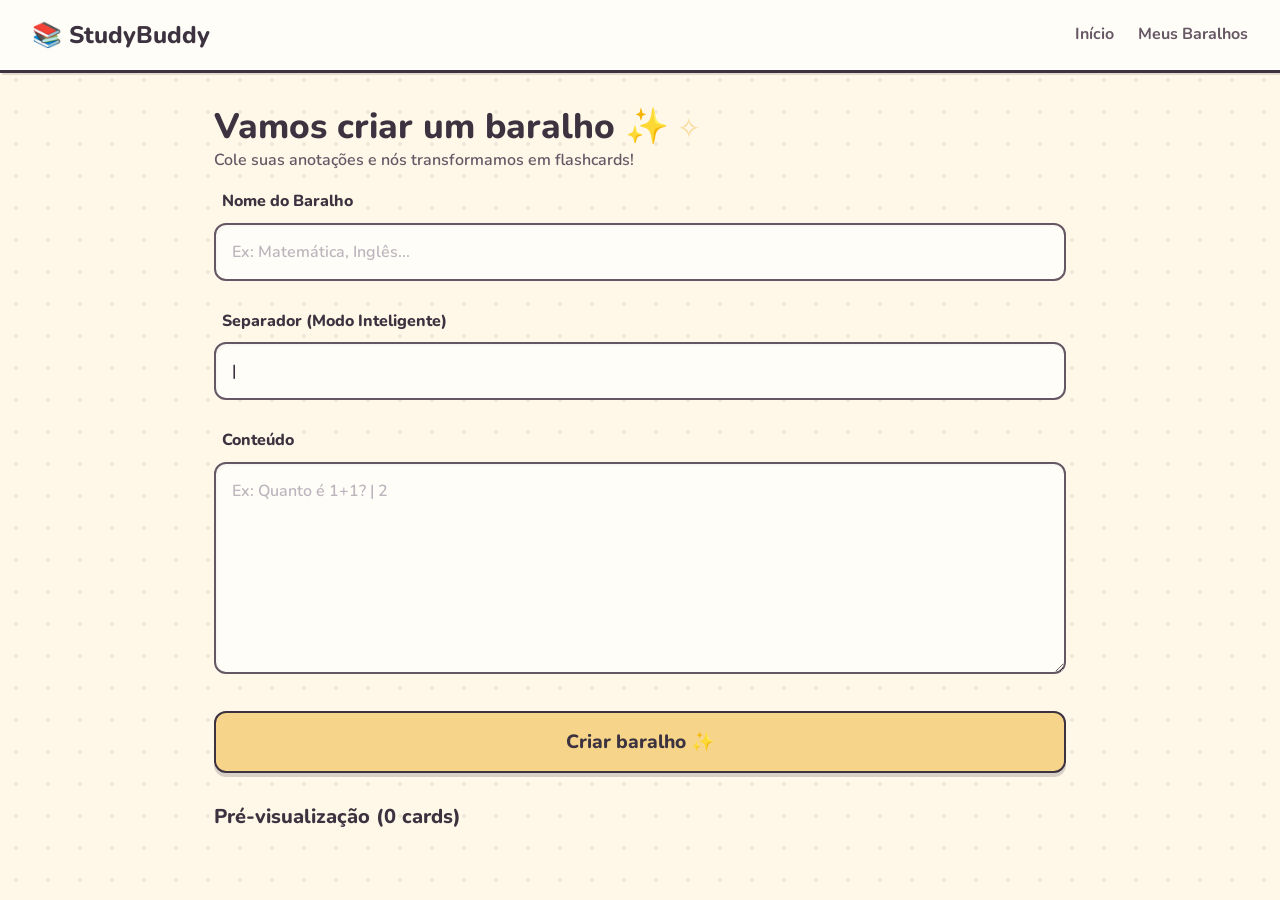
==== pages/create.html @ 07d65c71 "Add files via upload" ====
<!DOCTYPE html>
<html lang="pt-BR">
<head>
  <meta charset="UTF-8">
  <meta name="viewport" content="width=device-width, initial-scale=1.0">
  <title>Criar Baralho - StudyBuddy</title>
  <link rel="stylesheet" href="../css/style.css">
  <style>
    .preview-grid { display: grid; grid-template-columns: repeat(auto-fill, minmax(200px, 1fr)); gap: 1rem; margin-top: 1rem; }
    .preview-card { background: var(--card-bg); padding: 1rem; border: var(--border-cartoon); border-radius: var(--border-radius-sm); font-size: 0.9rem; }
    .error-msg { color: var(--danger-color); font-size: 0.9rem; font-weight: bold; margin-top: 0.5rem; }
  </style>
</head>
<body>
  <nav>
    <a href="../index.html" class="nav-brand">📚 StudyBuddy</a>
    <div class="nav-links">
      <a href="../index.html">Início</a>
      <a href="decks.html">Meus Baralhos</a>
    </div>
  </nav>

  <main>
    <h1>Vamos criar um baralho ✨</h1>
    <p class="mb-2">Cole suas anotações e nós transformamos em flashcards!</p>

    <div class="input-group">
      <label for="deckName">Nome do Baralho</label>
      <input type="text" id="deckName" placeholder="Ex: Matemática, Inglês...">
    </div>

    <div class="input-group">
      <label for="separator">Separador (Modo Inteligente)</label>
      <input type="text" id="separator" value="|" placeholder="Ex: | ou ->">
    </div>

    <div class="input-group">
      <label for="deckContent">Conteúdo</label>
      <textarea id="deckContent" rows="8" placeholder="Ex: Quanto é 1+1? | 2"></textarea>
    </div>

    <button id="btnCreate" class="btn btn-primary" style="width: 100%; font-size: 1.2rem; padding: 1rem;">Criar baralho ✨</button>

    <h3 style="margin-top: 2rem;">Pré-visualização (<span id="countPreview">0</span> cards)</h3>
    <div id="errorsContainer"></div>
    <div id="previewContainer" class="preview-grid"></div>
  </main>

  <script src="../js/storage/storage.js"></script>
  <script src="../js/ui/toast.js"></script>
  <script src="../js/flashcards/parser.js"></script>
  <script>
    const deckNameInput = document.getElementById('deckName');
    const separatorInput = document.getElementById('separator');
    const deckContentInput = document.getElementById('deckContent');
    const previewContainer = document.getElementById('previewContainer');
    const countPreview = document.getElementById('countPreview');
    const errorsContainer = document.getElementById('errorsContainer');
    const btnCreate = document.getElementById('btnCreate');

    let currentValidCards = [];

    function updatePreview() {
      const text = deckContentInput.value;
      const separator = separatorInput.value;
      
      const { valid, invalid } = Parser.parseCards(text, separator);
      currentValidCards = valid;

      // Update count
      countPreview.textContent = valid.length;

      // Render valid cards (Escape HTML carefully using textContent)
      previewContainer.innerHTML = '';
      valid.forEach(card => {
        const cardDiv = document.createElement('div');
        cardDiv.className = 'preview-card';
        
        const frontDiv = document.createElement('div');
        frontDiv.innerHTML = '<strong>F:</strong> ';
        frontDiv.appendChild(document.createTextNode(card.front));
        
        const backDiv = document.createElement('div');
        backDiv.innerHTML = '<strong>V:</strong> ';
        backDiv.appendChild(document.createTextNode(card.back));
        
        cardDiv.appendChild(frontDiv);
        cardDiv.appendChild(backDiv);
        previewContainer.appendChild(cardDiv);
      });

      // Render errors
      errorsContainer.innerHTML = '';
      invalid.forEach(err => {
        const errDiv = document.createElement('div');
        errDiv.className = 'error-msg';
        errDiv.textContent = `Linha ${err.line} ignorada: ${err.reason}`;
        errorsContainer.appendChild(errDiv);
      });
    }

    separatorInput.addEventListener('input', updatePreview);
    deckContentInput.addEventListener('input', updatePreview);

    btnCreate.addEventListener('click', () => {
      const name = deckNameInput.value.trim();
      if (!name) return Toast.show('Dê um nome ao seu baralho!', 'error');
      if (currentValidCards.length === 0) return Toast.show('Adicione pelo menos um card válido.', 'error');

      const newDeck = StorageAPI.saveDeck({ name, cards: currentValidCards });
      Toast.show('Baralho criado! ✨');
      
      setTimeout(() => {
        window.location.href = `study.html?id=${newDeck.id}`;
      }, 1000);
    });
  </script>
</body>
</html>
---- css/style.css ----
@import url('variables.css');
@import url('components.css');
@import url('animations.css');

/* Resets Acessíveis */
*, *::before, *::after {
  box-sizing: border-box;
  margin: 0;
  padding: 0;
}

:focus-visible {
  outline: 3px dashed var(--lavender);
  outline-offset: 4px;
}

body {
  font-family: var(--font-main);
  background-color: var(--cream);
  color: var(--brown);
  line-height: 1.6;
  min-height: 100vh;
  display: flex;
  flex-direction: column;
  
  /* Padrão de mesa/caderno (pontilhados sutis) */
  background-image: radial-gradient(rgba(102, 87, 101, 0.1) 2px, transparent 2px);
  background-size: 32px 32px;
}

/* Scrollbar personalizada e discreta */
::-webkit-scrollbar {
  width: 10px;
}
::-webkit-scrollbar-track {
  background: var(--cream);
}
::-webkit-scrollbar-thumb {
  background: var(--lavender);
  border-radius: var(--radius-pill);
  border: 2px solid var(--cream);
}

main {
  flex: 1;
  width: 100%;
  max-width: 900px;
  margin: 0 auto;
  padding: 2rem 1.5rem;
  /* Animação suave de entrada ao carregar a página */
  animation: fadeInSoft 0.6s ease-out;
}

/* Tipografia Base */
h1, h2, h3, h4 {
  font-weight: 800;
  color: var(--brown);
  line-height: 1.2;
}

h1 { font-size: 2.2rem; }
h2 { font-size: 1.75rem; }
h3 { font-size: 1.25rem; }

p {
  color: var(--brown-soft);
  font-weight: 600;
}

/* Utilitários mantidos do HTML original */
.text-center { text-align: center; }
.mt-2 { margin-top: 1rem; }
.mb-2 { margin-bottom: 1rem; }

/* Decorações via CSS (sem alterar HTML) */
h1::after {
  content: " ✧";
  color: var(--yellow);
  font-size: 0.8em;
  opacity: 0.8;
}
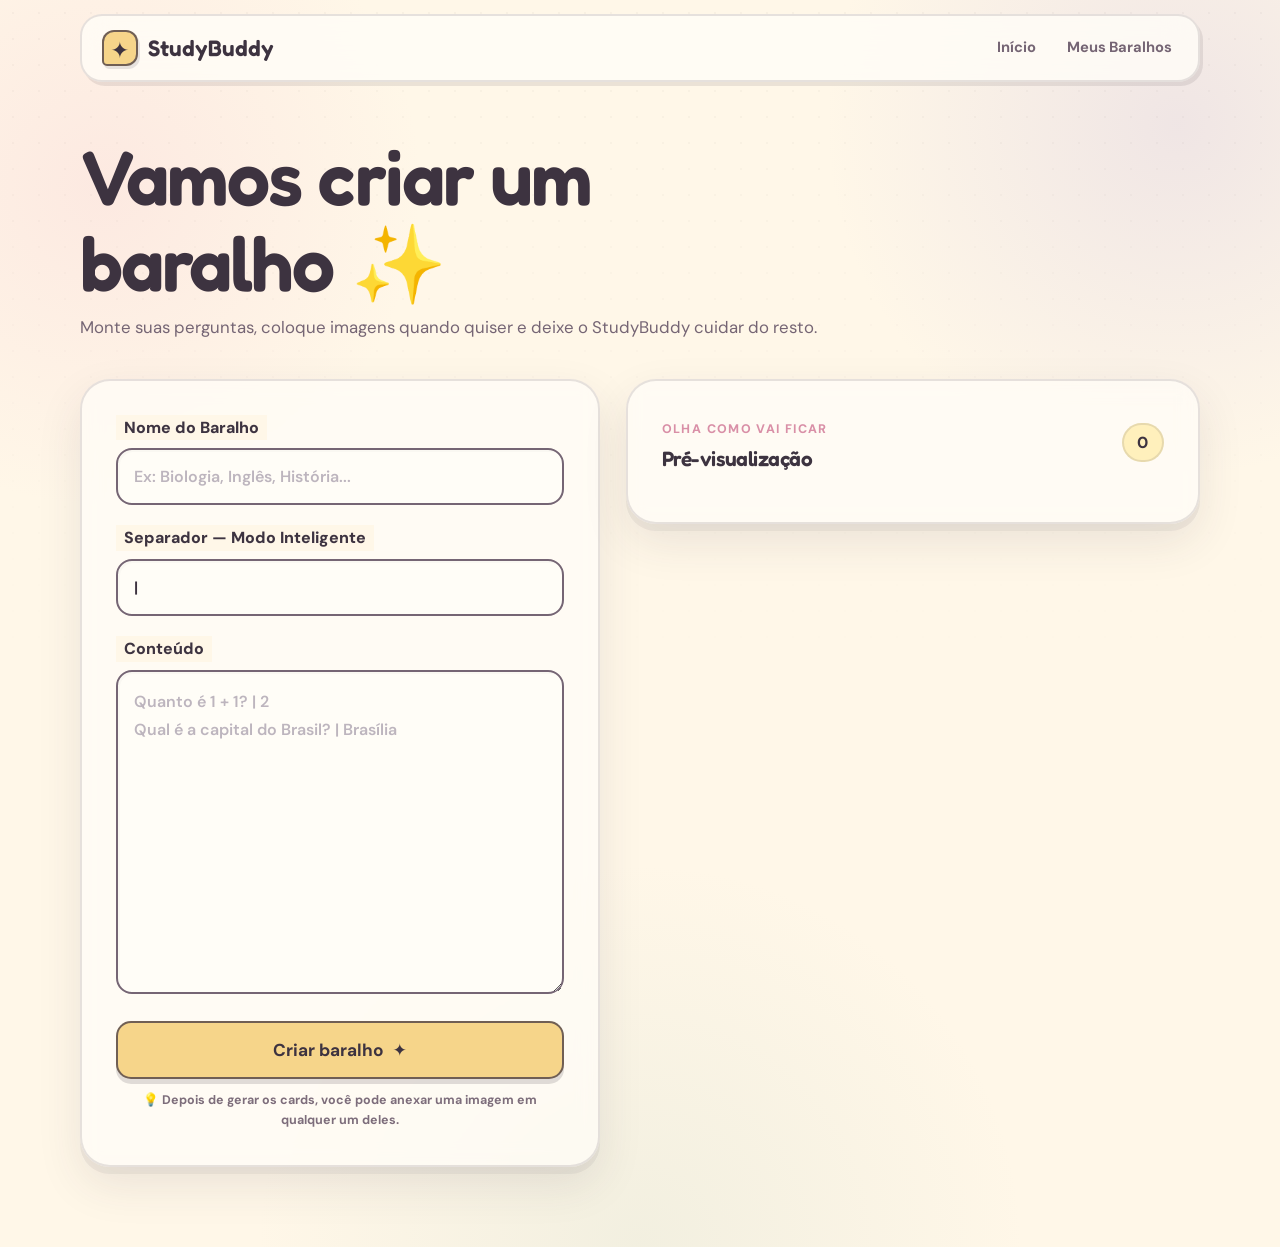
==== commit a9800270: "feat(create): add card image attachments and polished builder" ====
--- a/pages/create.html
+++ b/pages/create.html
@@ -1,119 +1,195 @@
-<!DOCTYPE html>
-<html lang="pt-BR">
-<head>
-  <meta charset="UTF-8">
-  <meta name="viewport" content="width=device-width, initial-scale=1.0">
-  <title>Criar Baralho - StudyBuddy</title>
-  <link rel="stylesheet" href="../css/style.css">
-  <style>
-    .preview-grid { display: grid; grid-template-columns: repeat(auto-fill, minmax(200px, 1fr)); gap: 1rem; margin-top: 1rem; }
-    .preview-card { background: var(--card-bg); padding: 1rem; border: var(--border-cartoon); border-radius: var(--border-radius-sm); font-size: 0.9rem; }
-    .error-msg { color: var(--danger-color); font-size: 0.9rem; font-weight: bold; margin-top: 0.5rem; }
-  </style>
-</head>
-<body>
-  <nav>
-    <a href="../index.html" class="nav-brand">📚 StudyBuddy</a>
-    <div class="nav-links">
-      <a href="../index.html">Início</a>
-      <a href="decks.html">Meus Baralhos</a>
-    </div>
-  </nav>
-
-  <main>
-    <h1>Vamos criar um baralho ✨</h1>
-    <p class="mb-2">Cole suas anotações e nós transformamos em flashcards!</p>
-
-    <div class="input-group">
-      <label for="deckName">Nome do Baralho</label>
-      <input type="text" id="deckName" placeholder="Ex: Matemática, Inglês...">
-    </div>
-
-    <div class="input-group">
-      <label for="separator">Separador (Modo Inteligente)</label>
-      <input type="text" id="separator" value="|" placeholder="Ex: | ou ->">
-    </div>
-
-    <div class="input-group">
-      <label for="deckContent">Conteúdo</label>
-      <textarea id="deckContent" rows="8" placeholder="Ex: Quanto é 1+1? | 2"></textarea>
-    </div>
-
-    <button id="btnCreate" class="btn btn-primary" style="width: 100%; font-size: 1.2rem; padding: 1rem;">Criar baralho ✨</button>
-
-    <h3 style="margin-top: 2rem;">Pré-visualização (<span id="countPreview">0</span> cards)</h3>
-    <div id="errorsContainer"></div>
-    <div id="previewContainer" class="preview-grid"></div>
-  </main>
-
-  <script src="../js/storage/storage.js"></script>
-  <script src="../js/ui/toast.js"></script>
-  <script src="../js/flashcards/parser.js"></script>
-  <script>
-    const deckNameInput = document.getElementById('deckName');
-    const separatorInput = document.getElementById('separator');
-    const deckContentInput = document.getElementById('deckContent');
-    const previewContainer = document.getElementById('previewContainer');
-    const countPreview = document.getElementById('countPreview');
-    const errorsContainer = document.getElementById('errorsContainer');
-    const btnCreate = document.getElementById('btnCreate');
-
-    let currentValidCards = [];
-
-    function updatePreview() {
-      const text = deckContentInput.value;
-      const separator = separatorInput.value;
-      
-      const { valid, invalid } = Parser.parseCards(text, separator);
-      currentValidCards = valid;
-
-      // Update count
-      countPreview.textContent = valid.length;
-
-      // Render valid cards (Escape HTML carefully using textContent)
-      previewContainer.innerHTML = '';
-      valid.forEach(card => {
-        const cardDiv = document.createElement('div');
-        cardDiv.className = 'preview-card';
-        
-        const frontDiv = document.createElement('div');
-        frontDiv.innerHTML = '<strong>F:</strong> ';
-        frontDiv.appendChild(document.createTextNode(card.front));
-        
-        const backDiv = document.createElement('div');
-        backDiv.innerHTML = '<strong>V:</strong> ';
-        backDiv.appendChild(document.createTextNode(card.back));
-        
-        cardDiv.appendChild(frontDiv);
-        cardDiv.appendChild(backDiv);
-        previewContainer.appendChild(cardDiv);
-      });
-
-      // Render errors
-      errorsContainer.innerHTML = '';
-      invalid.forEach(err => {
-        const errDiv = document.createElement('div');
-        errDiv.className = 'error-msg';
-        errDiv.textContent = `Linha ${err.line} ignorada: ${err.reason}`;
-        errorsContainer.appendChild(errDiv);
-      });
-    }
-
-    separatorInput.addEventListener('input', updatePreview);
-    deckContentInput.addEventListener('input', updatePreview);
-
-    btnCreate.addEventListener('click', () => {
-      const name = deckNameInput.value.trim();
-      if (!name) return Toast.show('Dê um nome ao seu baralho!', 'error');
-      if (currentValidCards.length === 0) return Toast.show('Adicione pelo menos um card válido.', 'error');
-
-      const newDeck = StorageAPI.saveDeck({ name, cards: currentValidCards });
-      Toast.show('Baralho criado! ✨');
-      
-      setTimeout(() => {
-        window.location.href = `study.html?id=${newDeck.id}`;
-      }, 1000);
-    });
-  </script>
-</body>
-</html>+<!DOCTYPE html>
+<html lang="pt-BR">
+<head>
+  <meta charset="UTF-8">
+  <meta name="viewport" content="width=device-width, initial-scale=1.0">
+  <title>Criar Baralho - StudyBuddy</title>
+  <link rel="stylesheet" href="../css/style.css">
+  <link rel="stylesheet" href="../css/upgrade.css">
+</head>
+<body>
+  <nav>
+    <a href="../index.html" class="nav-brand"><span class="brand-mark">✦</span> StudyBuddy</a>
+    <div class="nav-links">
+      <a href="../index.html">Início</a>
+      <a href="decks.html">Meus Baralhos</a>
+    </div>
+  </nav>
+
+  <main>
+    <h1>Vamos criar um baralho ✨</h1>
+    <p>Monte suas perguntas, coloque imagens quando quiser e deixe o StudyBuddy cuidar do resto.</p>
+
+    <div class="create-layout">
+      <section class="create-panel">
+        <div class="input-group">
+          <label for="deckName">Nome do Baralho</label>
+          <input type="text" id="deckName" placeholder="Ex: Biologia, Inglês, História...">
+        </div>
+
+        <div class="input-group">
+          <label for="separator">Separador — Modo Inteligente</label>
+          <input type="text" id="separator" value="|" placeholder="Ex: | ou ->">
+        </div>
+
+        <div class="input-group">
+          <label for="deckContent">Conteúdo</label>
+          <textarea id="deckContent" rows="10" placeholder="Quanto é 1 + 1? | 2
+Qual é a capital do Brasil? | Brasília"></textarea>
+        </div>
+
+        <button id="btnCreate" class="btn btn-primary" style="width:100%;font-size:1.08rem;padding:1rem;">
+          Criar baralho <span>✦</span>
+        </button>
+
+        <p class="attachment-hint" style="margin-top:12px;text-align:center;">
+          💡 Depois de gerar os cards, você pode anexar uma imagem em qualquer um deles.
+        </p>
+      </section>
+
+      <section class="preview-panel" aria-labelledby="previewTitle">
+        <div class="preview-panel-header">
+          <div>
+            <span class="section-kicker">olha como vai ficar</span>
+            <h3 id="previewTitle">Pré-visualização</h3>
+          </div>
+          <span class="preview-count"><span id="countPreview">0</span></span>
+        </div>
+
+        <div id="errorsContainer"></div>
+        <div id="previewContainer" class="preview-grid"></div>
+      </section>
+    </div>
+  </main>
+
+  <script src="../js/storage/storage.js"></script>
+  <script src="../js/ui/toast.js"></script>
+  <script src="../js/flashcards/parser.js"></script>
+  <script>
+    const deckNameInput = document.getElementById('deckName');
+    const separatorInput = document.getElementById('separator');
+    const deckContentInput = document.getElementById('deckContent');
+    const previewContainer = document.getElementById('previewContainer');
+    const countPreview = document.getElementById('countPreview');
+    const errorsContainer = document.getElementById('errorsContainer');
+    const btnCreate = document.getElementById('btnCreate');
+
+    let currentValidCards = [];
+    const attachments = new Map();
+
+    function fileToDataURL(file) {
+      return new Promise((resolve, reject) => {
+        const reader = new FileReader();
+        reader.onload = () => resolve(reader.result);
+        reader.onerror = reject;
+        reader.readAsDataURL(file);
+      });
+    }
+
+    function updatePreview() {
+      const { valid, invalid } = Parser.parseCards(deckContentInput.value, separatorInput.value);
+      currentValidCards = valid;
+      countPreview.textContent = valid.length;
+      previewContainer.innerHTML = '';
+
+      valid.forEach((card, index) => {
+        const cardDiv = document.createElement('article');
+        cardDiv.className = 'preview-card';
+        cardDiv.style.animationDelay = `${Math.min(index * 45, 450)}ms`;
+
+        const frontDiv = document.createElement('div');
+        const frontLabel = document.createElement('span');
+        frontLabel.className = 'preview-label';
+        frontLabel.textContent = 'Frente';
+        frontDiv.appendChild(frontLabel);
+        frontDiv.appendChild(document.createTextNode(card.front));
+
+        const backDiv = document.createElement('div');
+        backDiv.style.marginTop = '12px';
+        const backLabel = document.createElement('span');
+        backLabel.className = 'preview-label';
+        backLabel.textContent = 'Verso';
+        backDiv.appendChild(backLabel);
+        backDiv.appendChild(document.createTextNode(card.back));
+
+        const side = document.createElement('div');
+        side.className = 'preview-side';
+
+        const label = document.createElement('span');
+        label.className = 'attachment-hint';
+        label.textContent = '🖼️ Anexo opcional — imagem deste card';
+        side.appendChild(label);
+
+        const imageBox = document.createElement('div');
+        imageBox.className = 'preview-image-box';
+
+        const fileInput = document.createElement('input');
+        fileInput.type = 'file';
+        fileInput.accept = 'image/png,image/jpeg,image/webp,image/gif';
+        fileInput.setAttribute('aria-label', `Anexar imagem ao card ${index + 1}`);
+
+        if (attachments.has(card.id)) {
+          const saved = attachments.get(card.id);
+          const thumb = document.createElement('img');
+          thumb.className = 'preview-thumb';
+          thumb.src = saved;
+          thumb.alt = 'Prévia da imagem anexada';
+          imageBox.appendChild(thumb);
+        }
+
+        fileInput.addEventListener('change', async () => {
+          const file = fileInput.files?.[0];
+          if (!file) return;
+          if (file.size > 3 * 1024 * 1024) {
+            Toast.show('Essa imagem passa de 3 MB. Escolha uma menor.', 'error');
+            fileInput.value = '';
+            return;
+          }
+          try {
+            const dataUrl = await fileToDataURL(file);
+            attachments.set(card.id, dataUrl);
+            updatePreview();
+          } catch {
+            Toast.show('Não consegui carregar essa imagem.', 'error');
+          }
+        });
+
+        imageBox.appendChild(fileInput);
+        side.appendChild(imageBox);
+        cardDiv.append(frontDiv, backDiv, side);
+        previewContainer.appendChild(cardDiv);
+      });
+
+      errorsContainer.innerHTML = '';
+      invalid.forEach(err => {
+        const errDiv = document.createElement('div');
+        errDiv.className = 'error-msg';
+        errDiv.textContent = `Linha ${err.line} ignorada: ${err.reason}`;
+        errorsContainer.appendChild(errDiv);
+      });
+    }
+
+    separatorInput.addEventListener('input', updatePreview);
+    deckContentInput.addEventListener('input', updatePreview);
+
+    btnCreate.addEventListener('click', () => {
+      const name = deckNameInput.value.trim();
+      if (!name) return Toast.show('Dê um nome ao seu baralho!', 'error');
+      if (currentValidCards.length === 0) return Toast.show('Adicione pelo menos um card válido.', 'error');
+
+      const cardsWithImages = currentValidCards.map(card => ({
+        ...card,
+        image: attachments.get(card.id) || null
+      }));
+
+      const newDeck = StorageAPI.saveDeck({ name, cards: cardsWithImages });
+      Toast.show('Baralho criado! ✨');
+      setTimeout(() => {
+        window.location.href = `study.html?id=${newDeck.id}`;
+      }, 700);
+    });
+
+    updatePreview();
+  </script>
+</body>
+</html>
--- a/css/style.css
+++ b/css/style.css
@@ -1,81 +1,63 @@
-@import url('variables.css');
-@import url('components.css');
-@import url('animations.css');
-
-/* Resets Acessíveis */
-*, *::before, *::after {
-  box-sizing: border-box;
-  margin: 0;
-  padding: 0;
-}
-
-:focus-visible {
-  outline: 3px dashed var(--lavender);
-  outline-offset: 4px;
-}
-
-body {
-  font-family: var(--font-main);
-  background-color: var(--cream);
-  color: var(--brown);
-  line-height: 1.6;
-  min-height: 100vh;
-  display: flex;
-  flex-direction: column;
-  
-  /* Padrão de mesa/caderno (pontilhados sutis) */
-  background-image: radial-gradient(rgba(102, 87, 101, 0.1) 2px, transparent 2px);
-  background-size: 32px 32px;
-}
-
-/* Scrollbar personalizada e discreta */
-::-webkit-scrollbar {
-  width: 10px;
-}
-::-webkit-scrollbar-track {
-  background: var(--cream);
-}
-::-webkit-scrollbar-thumb {
-  background: var(--lavender);
-  border-radius: var(--radius-pill);
-  border: 2px solid var(--cream);
-}
-
-main {
-  flex: 1;
-  width: 100%;
-  max-width: 900px;
-  margin: 0 auto;
-  padding: 2rem 1.5rem;
-  /* Animação suave de entrada ao carregar a página */
-  animation: fadeInSoft 0.6s ease-out;
-}
-
-/* Tipografia Base */
-h1, h2, h3, h4 {
-  font-weight: 800;
-  color: var(--brown);
-  line-height: 1.2;
-}
-
-h1 { font-size: 2.2rem; }
-h2 { font-size: 1.75rem; }
-h3 { font-size: 1.25rem; }
-
-p {
-  color: var(--brown-soft);
-  font-weight: 600;
-}
-
-/* Utilitários mantidos do HTML original */
-.text-center { text-align: center; }
-.mt-2 { margin-top: 1rem; }
-.mb-2 { margin-bottom: 1rem; }
-
-/* Decorações via CSS (sem alterar HTML) */
-h1::after {
-  content: " ✧";
-  color: var(--yellow);
-  font-size: 0.8em;
-  opacity: 0.8;
-}+@import url('variables.css');
+@import url('components.css');
+@import url('animations.css');
+
+*, *::before, *::after { box-sizing: border-box; margin: 0; padding: 0; }
+html { scroll-behavior: smooth; }
+body { min-height: 100vh; font-family: var(--font-main); color: var(--brown); background: radial-gradient(circle at 12% 10%, rgba(246,213,138,.20), transparent 23rem), radial-gradient(circle at 88% 35%, rgba(185,167,217,.18), transparent 25rem), var(--cream); line-height: 1.6; overflow-x: hidden; }
+body::before { content:''; position:fixed; inset:0; pointer-events:none; opacity:.28; background-image:radial-gradient(rgba(61,51,64,.12) 1px,transparent 1px); background-size:26px 26px; mask-image:linear-gradient(to bottom,black,transparent 80%); }
+::selection { background:var(--pink); color:var(--brown); }
+:focus-visible { outline:3px dashed var(--lavender); outline-offset:4px; }
+a { color:inherit; }
+h1,h2,h3,h4 { color:var(--brown); font-family:var(--font-display); font-weight:600; line-height:1.12; letter-spacing:-.025em; }
+h1 { font-size:clamp(2.7rem,6vw,4.8rem); } h2 { font-size:clamp(1.8rem,3vw,2.5rem); } h3 { font-size:1.3rem; } p { color:var(--brown-soft); }
+main { width:min(1120px,calc(100% - 40px)); margin:0 auto; flex:1; }
+.site-nav { position:sticky; top:14px; z-index:50; width:min(1120px,calc(100% - 40px)); margin:14px auto 0; min-height:68px; padding:10px 12px 10px 20px; display:flex; align-items:center; justify-content:space-between; gap:20px; background:rgba(255,253,247,.88); border:2px solid rgba(61,51,64,.12); border-radius:22px; box-shadow:var(--shadow-sm); backdrop-filter:blur(14px); -webkit-backdrop-filter:blur(14px); }
+.nav-brand { display:inline-flex; align-items:center; gap:10px; color:var(--brown); text-decoration:none; font-family:var(--font-display); font-size:1.4rem; font-weight:600; }
+.brand-mark { width:36px; height:36px; display:grid; place-items:center; color:var(--brown); background:var(--yellow); border:2px solid var(--border-color); border-radius:12px 12px 12px 5px; box-shadow:2px 3px 0 rgba(61,51,64,.12); transition:transform var(--transition-bounce); }
+.nav-brand:hover .brand-mark { transform:rotate(-8deg) scale(1.08); }
+.nav-links { display:flex; align-items:center; gap:7px; }
+.nav-links>a:not(.btn) { position:relative; padding:9px 12px; color:var(--brown-soft); text-decoration:none; font-size:.92rem; font-weight:700; border-radius:12px; transition:color var(--transition-fast),background var(--transition-fast),transform var(--transition-fast); }
+.nav-links>a:not(.btn)::after { content:''; position:absolute; left:12px; right:12px; bottom:5px; height:2px; border-radius:99px; background:var(--pink-dark); transform:scaleX(0); transform-origin:left; transition:transform 260ms var(--ease-snappy); }
+.nav-links>a:not(.btn):hover,.nav-links>a.is-active { color:var(--brown); background:rgba(243,183,200,.18); }
+.nav-links>a:not(.btn):hover { transform:translateY(-1px); } .nav-links>a:not(.btn):hover::after,.nav-links>a.is-active::after { transform:scaleX(1); }
+.home-main { position:relative; padding:48px 0 72px; }
+.hero-card { position:relative; min-height:550px; display:grid; grid-template-columns:minmax(0,1.05fr) minmax(360px,.95fr); align-items:center; gap:20px; padding:clamp(32px,6vw,68px); overflow:hidden; isolation:isolate; background:var(--paper); border:2px solid rgba(61,51,64,.14); border-radius:38px; box-shadow:0 12px 0 rgba(61,51,64,.07),var(--shadow-float); animation:heroRise 760ms var(--ease-soft) both; }
+.hero-card::before { content:''; position:absolute; width:360px; height:360px; top:-170px; right:-100px; border-radius:50%; background:var(--lavender-soft); opacity:.7; z-index:-2; }
+.hero-card::after { content:''; position:absolute; width:250px; height:100px; bottom:-70px; left:30%; border-radius:50%; background:rgba(246,213,138,.35); filter:blur(3px); z-index:-2; }
+.hero-copy { position:relative; z-index:2; max-width:650px; }
+.eyebrow,.section-kicker { display:inline-flex; align-items:center; gap:7px; color:var(--sage-dark); font-size:.78rem; font-weight:800; letter-spacing:.11em; text-transform:uppercase; }
+.eyebrow { margin-bottom:18px; animation:fadeSlideUp 600ms 120ms var(--ease-soft) both; } .eyebrow span { display:inline-block; animation:cupBob 3s ease-in-out infinite; }
+.hero-copy h1 { animation:fadeSlideUp 700ms 180ms var(--ease-soft) both; } .hero-copy h1 span { position:relative; display:inline-block; color:var(--pink-dark); }
+.hero-copy h1 span::after { content:''; position:absolute; left:2%; right:1%; bottom:-5px; height:9px; background:var(--yellow); border-radius:50%; transform:rotate(-2deg); opacity:.65; z-index:-1; }
+.hero-copy>p { max-width:570px; margin-top:22px; font-size:1.05rem; line-height:1.75; animation:fadeSlideUp 700ms 260ms var(--ease-soft) both; }
+.hero-actions { display:flex; flex-wrap:wrap; gap:12px; margin-top:30px; animation:fadeSlideUp 700ms 340ms var(--ease-soft) both; }
+.btn { display:inline-flex; align-items:center; justify-content:center; gap:9px; min-height:46px; padding:.75rem 1.2rem; border:2px solid var(--border-color); border-radius:15px; background:var(--paper); color:var(--brown); font:700 .95rem var(--font-main); text-decoration:none; cursor:pointer; box-shadow:var(--shadow-btn); transform:translateY(0); transition:transform 180ms var(--ease-bounce),box-shadow 180ms var(--ease-bounce),filter 180ms ease; }
+.btn:hover { transform:translateY(-4px) rotate(-.5deg); box-shadow:0 8px 0 rgba(61,51,64,.14); filter:saturate(1.05); } .btn:active { transform:translateY(2px) scale(.98); box-shadow:0 2px 0 rgba(61,51,64,.13); }
+.btn-primary { background:var(--yellow); } .btn-secondary { background:var(--lavender-soft); } .btn-danger { background:var(--pink); } .btn-large { min-height:52px; padding-inline:1.35rem; } .nav-create { min-height:42px; padding:.6rem 1rem; }
+.btn-sparkle { transition:transform 400ms var(--ease-bounce); } .btn-primary:hover .btn-sparkle { transform:rotate(18deg) scale(1.3); }
+.hero-note { display:flex; align-items:center; gap:9px; width:fit-content; margin-top:25px; color:var(--brown-muted); font-size:.82rem; font-weight:700; animation:fadeSlideUp 700ms 430ms var(--ease-soft) both; }
+.note-check { width:22px; height:22px; display:grid; place-items:center; color:white; background:var(--sage-dark); border-radius:8px 8px 8px 3px; font-size:.75rem; transform:rotate(-5deg); }
+.study-scene { position:relative; width:min(100%,430px); height:390px; justify-self:end; align-self:center; transform:rotate(1deg); animation:sceneEnter 900ms 180ms var(--ease-soft) both; }
+.study-scene::after { content:''; position:absolute; left:4%; right:4%; bottom:24px; height:55px; border-radius:50%; background:rgba(61,51,64,.10); filter:blur(12px); z-index:-1; }
+.window { position:absolute; top:5px; right:22px; width:255px; height:245px; overflow:hidden; background:#DDD5E9; border:10px solid #C7B9D9; border-bottom-width:15px; border-radius:24px 24px 8px 8px; box-shadow:4px 6px 0 rgba(61,51,64,.12); }
+.window-sky { position:absolute; inset:0; background:linear-gradient(155deg,#C9B9DC,#E9DDF0 65%,#F5E6D7); } .window-sky::before,.window-sky::after { content:''; position:absolute; bottom:18px; width:160px; height:60px; background:#9B8DAE; border-radius:50% 50% 0 0; } .window-sky::before { left:-45px; } .window-sky::after { right:-55px; width:190px; height:75px; }
+.window-moon { position:absolute; top:28px; right:30px; color:#FFF0BC; font-size:2.4rem; transform:rotate(-15deg); }
+.rain { position:absolute; top:40px; width:2px; height:17px; border-radius:2px; background:rgba(255,255,255,.55); transform:rotate(17deg); animation:rainFall 2.2s linear infinite; } .rain-one{left:30px;animation-delay:-.4s}.rain-two{left:80px;animation-delay:-1.4s}.rain-three{left:150px;animation-delay:-.9s}.rain-four{right:24px;animation-delay:-1.8s}
+.plant { position:absolute; left:12px; bottom:62px; width:115px; height:185px; } .pot { position:absolute; bottom:0; left:26px; width:65px; height:55px; background:var(--pink); border:3px solid var(--border-color); border-radius:8px 8px 20px 20px; transform:rotate(2deg); box-shadow:3px 4px 0 rgba(61,51,64,.1); }
+.leaf { position:absolute; display:block; width:34px; height:74px; background:var(--sage); border:3px solid var(--border-color); border-radius:90% 20% 90% 20%; transform-origin:bottom center; } .leaf-a{left:39px;bottom:47px;transform:rotate(-12deg)}.leaf-b{left:60px;bottom:48px;transform:rotate(28deg) scale(.85)}.leaf-c{left:25px;bottom:44px;transform:rotate(-45deg) scale(.72)}
+.desk-cup { position:absolute; right:92px; bottom:45px; width:55px; height:55px; display:grid; place-items:center; font-size:2.2rem; filter:drop-shadow(3px 4px 0 rgba(61,51,64,.09)); animation:cupBob 3.2s ease-in-out infinite; }
+.tiny-book { position:absolute; width:100px; height:25px; right:38px; bottom:30px; border:3px solid var(--border-color); border-radius:6px; box-shadow:3px 4px 0 rgba(61,51,64,.08); } .book-one{background:var(--lavender);transform:rotate(-5deg)}.book-two{right:28px;bottom:55px;width:86px;background:var(--yellow);transform:rotate(3deg)}
+.scene-cat { position:absolute; left:118px; bottom:48px; width:145px; height:105px; display:grid; place-items:center; background:#F1D8BE; border:3px solid var(--border-color); border-radius:52% 52% 45% 45%; box-shadow:5px 7px 0 rgba(61,51,64,.10); animation:catFloat 4s ease-in-out infinite; }
+.cat-ear { position:absolute; top:-24px; width:40px; height:40px; background:#F1D8BE; border:3px solid var(--border-color); transform:rotate(45deg); z-index:-1; }.cat-ear-left{left:18px}.cat-ear-right{right:18px}.cat-face{margin-top:15px;font:700 1.25rem var(--font-main);color:var(--brown)}
+.recent-section { padding-top:72px; animation:fadeSlideUp 800ms 480ms var(--ease-soft) both; } .section-heading{display:flex;align-items:end;justify-content:space-between;gap:20px;margin-bottom:25px}.section-kicker{margin-bottom:7px;color:var(--pink-dark)}.text-link{color:var(--brown-soft);font-weight:800;text-decoration:none;padding:8px 2px}.text-link:hover{color:var(--pink-dark)}
+.deck-grid { display:grid; grid-template-columns:repeat(3,1fr); gap:20px; } .deck-card { position:relative; min-height:190px; display:flex; flex-direction:column; gap:10px; padding:25px 22px 20px; background:var(--paper); border:2px solid rgba(61,51,64,.14); border-radius:22px; box-shadow:var(--shadow-md); overflow:visible; transition:transform 360ms var(--ease-bounce),box-shadow 360ms var(--ease-bounce); }
+.deck-card:nth-child(3n+1){transform:rotate(-.8deg)}.deck-card:nth-child(3n+2){transform:rotate(.5deg)}.deck-card:nth-child(3n){transform:rotate(-.3deg)}
+.deck-card::before{content:'';position:absolute;top:-9px;left:24px;width:58px;height:18px;background:rgba(243,183,200,.72);border-radius:3px;transform:rotate(-3deg)}.deck-card:nth-child(3n+2)::before{background:rgba(185,167,217,.65);transform:rotate(2deg)}.deck-card:nth-child(3n)::before{background:rgba(246,213,138,.78)}
+.deck-card:hover{transform:translateY(-8px) rotate(0deg) scale(1.015);box-shadow:7px 12px 0 rgba(61,51,64,.10)}.deck-card h3{margin-top:6px}.deck-card p{font-size:.9rem}.deck-card-actions{display:flex;gap:8px;margin-top:auto;padding-top:10px}.deck-card-actions .btn{width:100%}
+.empty-state{padding:55px 25px;text-align:center;background:rgba(255,253,247,.62);border:2px dashed rgba(61,51,64,.22);border-radius:28px}.empty-state h3{margin-bottom:7px}
+.home-footer{padding:0 20px 30px;text-align:center;color:var(--brown-muted);font-size:.82rem;font-weight:700}.home-footer span{color:var(--pink-dark)}
+.ambient-shape{position:absolute;border-radius:50%;pointer-events:none;z-index:-1}.ambient-shape-one{width:22px;height:22px;top:100px;left:-25px;background:var(--pink);transform:rotate(20deg);animation:floatTiny 4s ease-in-out infinite}.ambient-shape-two{width:14px;height:14px;top:520px;right:-20px;background:var(--sage);animation:floatTiny 5s 1s ease-in-out infinite reverse}.doodle{position:absolute;pointer-events:none;color:var(--lavender)}.doodle-one{top:50px;right:4%;font-size:1.8rem;animation:twinkle 2.8s ease-in-out infinite}.doodle-two{top:440px;left:-18px;font-size:1.5rem;animation:twinkle 3.6s .5s ease-in-out infinite}.doodle-three{top:610px;right:-2px;color:var(--pink-dark);font-size:1.2rem;letter-spacing:5px;animation:floatTiny 4.5s ease-in-out infinite}
+::-webkit-scrollbar{width:11px}::-webkit-scrollbar-track{background:var(--cream)}::-webkit-scrollbar-thumb{background:var(--lavender);border:3px solid var(--cream);border-radius:99px}
+@media(max-width:900px){.hero-card{grid-template-columns:1fr;min-height:0;padding-bottom:20px}.study-scene{justify-self:center;margin-top:10px;transform:scale(.9) rotate(1deg);transform-origin:top center;margin-bottom:-35px}.deck-grid{grid-template-columns:repeat(2,1fr)}}
+@media(max-width:680px){.site-nav{width:calc(100% - 20px);top:8px;margin-top:8px;padding:9px 10px;border-radius:18px}.nav-links{gap:2px}.nav-links>a:not(.btn){font-size:.78rem;padding:8px 7px}.nav-create{font-size:.78rem;padding-inline:10px}main{width:min(100% - 20px,1120px)}.home-main{padding-top:25px}.hero-card{padding:32px 24px 20px;border-radius:28px}.hero-copy>p{font-size:.95rem}.hero-actions{flex-direction:column}.btn-large{width:100%}.study-scene{transform:scale(.72) rotate(1deg);margin-bottom:-105px}.section-heading{align-items:start;flex-direction:column}.deck-grid{grid-template-columns:1fr}.doodle{display:none}}
--- a/css/upgrade.css
+++ b/css/upgrade.css
@@ -0,0 +1,424 @@
+/* =========================================================
+   StudyBuddy — UI Upgrade Layer
+   A playful, fluid layer for study/create/deck screens.
+========================================================= */
+
+:root {
+  --ink: #3d3340;
+  --muted: #7d6d7b;
+  --line-soft: rgba(61, 51, 64, .13);
+  --glass-paper: rgba(255, 253, 247, .82);
+  --card-shadow: 0 18px 45px rgba(61, 51, 64, .10), 0 7px 0 rgba(61, 51, 64, .06);
+}
+
+/* ---------- Shared pages ---------- */
+body:not(.home-page) {
+  background:
+    radial-gradient(circle at 8% 15%, rgba(243,183,200,.22), transparent 20rem),
+    radial-gradient(circle at 92% 10%, rgba(185,167,217,.22), transparent 22rem),
+    radial-gradient(circle at 50% 100%, rgba(175,199,181,.16), transparent 24rem),
+    var(--cream);
+}
+
+body:not(.home-page) > nav {
+  width: min(1120px, calc(100% - 40px));
+  margin: 14px auto 0;
+  padding: 10px 14px 10px 20px;
+  min-height: 68px;
+  border: 2px solid var(--line-soft);
+  border-radius: 22px;
+  background: var(--glass-paper);
+  box-shadow: var(--shadow-sm);
+  backdrop-filter: blur(16px);
+  -webkit-backdrop-filter: blur(16px);
+  position: sticky;
+  top: 14px;
+  z-index: 100;
+}
+
+body:not(.home-page) > main {
+  padding: 52px 0 80px;
+}
+
+body:not(.home-page) > main > h1 {
+  max-width: 760px;
+  margin-bottom: 8px;
+  animation: upgradeRise .7s var(--ease-soft) both;
+}
+
+body:not(.home-page) > main > h1 + p {
+  font-size: 1.05rem;
+  margin-bottom: 38px;
+  animation: upgradeRise .7s .08s var(--ease-soft) both;
+}
+
+/* ---------- Create screen ---------- */
+.create-layout {
+  display: grid;
+  grid-template-columns: minmax(0, .95fr) minmax(360px, 1.05fr);
+  gap: 26px;
+  align-items: start;
+}
+
+.create-panel,
+.preview-panel {
+  background: rgba(255,253,247,.76);
+  border: 2px solid var(--line-soft);
+  border-radius: 30px;
+  padding: clamp(22px, 4vw, 34px);
+  box-shadow: var(--card-shadow);
+  backdrop-filter: blur(10px);
+  -webkit-backdrop-filter: blur(10px);
+}
+
+.create-panel { animation: upgradeRise .7s .08s var(--ease-soft) both; }
+.preview-panel { animation: upgradeRise .7s .16s var(--ease-soft) both; }
+
+.create-panel .input-group { margin-bottom: 20px; }
+.create-panel textarea { min-height: 260px; line-height: 1.8; }
+
+.preview-panel-header {
+  display: flex;
+  align-items: center;
+  justify-content: space-between;
+  gap: 14px;
+  margin-bottom: 18px;
+}
+
+.preview-panel-header h3 { margin: 0; }
+
+.preview-count {
+  min-width: 42px;
+  padding: 5px 12px;
+  border-radius: 999px;
+  background: var(--yellow-soft);
+  border: 2px solid rgba(61,51,64,.12);
+  font-weight: 800;
+  text-align: center;
+}
+
+.preview-grid {
+  grid-template-columns: 1fr !important;
+  gap: 14px !important;
+  margin-top: 0 !important;
+}
+
+.preview-card {
+  position: relative;
+  overflow: hidden;
+  padding: 18px 18px 16px !important;
+  border: 2px solid var(--line-soft) !important;
+  border-radius: 22px !important;
+  background: var(--paper) !important;
+  box-shadow: 0 7px 0 rgba(61,51,64,.055) !important;
+  animation: previewFloatIn .5s var(--ease-soft) both !important;
+}
+
+.preview-card::before {
+  content: '';
+  position: absolute;
+  left: 0;
+  top: 0;
+  bottom: 0;
+  width: 6px;
+  background: linear-gradient(var(--pink), var(--lavender));
+}
+
+.preview-card:hover {
+  transform: translateY(-3px) rotate(.25deg);
+  box-shadow: 0 10px 0 rgba(61,51,64,.07) !important;
+}
+
+.preview-side {
+  display: grid;
+  gap: 11px;
+  margin-top: 14px;
+  padding-top: 13px;
+  border-top: 1px dashed rgba(61,51,64,.16);
+}
+
+.preview-label {
+  display: block;
+  margin-bottom: 5px;
+  color: var(--pink-dark);
+  font-size: .72rem;
+  font-weight: 900;
+  letter-spacing: .08em;
+  text-transform: uppercase;
+}
+
+.preview-image-box {
+  display: flex;
+  align-items: center;
+  gap: 10px;
+  min-height: 50px;
+  padding: 9px;
+  border: 2px dashed rgba(185,167,217,.65);
+  border-radius: 15px;
+  background: rgba(233,224,245,.34);
+}
+
+.preview-image-box input[type=file] {
+  width: 100%;
+  font: 700 .82rem var(--font-main);
+  color: var(--muted);
+}
+
+.preview-thumb {
+  width: 54px;
+  height: 54px;
+  flex: 0 0 54px;
+  object-fit: cover;
+  border-radius: 12px;
+  border: 2px solid rgba(61,51,64,.15);
+  box-shadow: 2px 3px 0 rgba(61,51,64,.08);
+}
+
+.attachment-hint {
+  color: var(--muted);
+  font-size: .78rem;
+  font-weight: 700;
+}
+
+.error-msg {
+  margin: 8px 0 !important;
+  padding: 9px 12px !important;
+  border: 2px solid rgba(61,51,64,.12) !important;
+  background: rgba(243,183,200,.35) !important;
+}
+
+/* ---------- Study screen ---------- */
+.study-page main {
+  max-width: 1080px;
+}
+
+.study-shell {
+  position: relative;
+  padding: 18px 0 60px;
+}
+
+.study-topbar {
+  display: grid;
+  grid-template-columns: 1fr auto 1fr;
+  align-items: center;
+  gap: 16px;
+  margin-bottom: 22px;
+}
+
+.study-title-wrap { min-width: 0; }
+.study-title-wrap h2 {
+  margin: 0;
+  overflow: hidden;
+  text-overflow: ellipsis;
+  white-space: nowrap;
+}
+
+.study-kicker {
+  display: block;
+  margin-bottom: 3px;
+  color: var(--pink-dark);
+  font-size: .7rem;
+  font-weight: 900;
+  letter-spacing: .12em;
+  text-transform: uppercase;
+}
+
+.study-progress {
+  position: relative;
+  min-width: 160px;
+  padding: 8px 15px;
+  overflow: hidden;
+  border: 2px solid rgba(61,51,64,.12);
+  border-radius: 999px;
+  background: var(--paper);
+  box-shadow: var(--shadow-xs);
+  text-align: center;
+  font-weight: 900;
+}
+
+.study-progress::before {
+  content: '';
+  position: absolute;
+  left: 0;
+  top: 0;
+  bottom: 0;
+  width: var(--progress, 0%);
+  background: rgba(175,199,181,.32);
+  z-index: 0;
+  transition: width 500ms var(--ease-soft);
+}
+
+.study-progress span { position: relative; z-index: 1; }
+
+.study-stage {
+  position: relative;
+  display: grid;
+  place-items: center;
+  min-height: 570px;
+  padding: 32px;
+  border: 2px solid rgba(61,51,64,.09);
+  border-radius: 38px;
+  background:
+    radial-gradient(circle at 20% 20%, rgba(246,213,138,.25), transparent 13rem),
+    radial-gradient(circle at 82% 80%, rgba(185,167,217,.22), transparent 15rem),
+    rgba(255,253,247,.57);
+  box-shadow: inset 0 0 0 1px rgba(255,255,255,.5), var(--shadow-float);
+  overflow: hidden;
+}
+
+.study-stage::before,
+.study-stage::after {
+  position: absolute;
+  color: rgba(61,51,64,.16);
+  font-size: 2rem;
+  pointer-events: none;
+}
+
+.study-stage::before { content: '✦'; top: 30px; left: 5%; animation: twinkle 3s ease-in-out infinite; }
+.study-stage::after { content: '✧'; right: 7%; bottom: 38px; animation: twinkle 3.6s .8s ease-in-out infinite; }
+
+.flashcard-container {
+  max-width: 720px !important;
+  height: 430px !important;
+  filter: drop-shadow(0 25px 24px rgba(61,51,64,.10));
+}
+
+.flashcard {
+  will-change: transform;
+  transform-origin: center center;
+  transition: transform 760ms cubic-bezier(.18,.82,.2,1) !important;
+}
+
+.flashcard-face {
+  overflow: hidden;
+  border: 2px solid rgba(61,51,64,.17) !important;
+  border-radius: 32px !important;
+  box-shadow: 0 14px 0 rgba(61,51,64,.08), inset 0 0 0 1px rgba(255,255,255,.65) !important;
+  padding: 48px !important;
+  font-size: clamp(1.35rem, 2.4vw, 2rem) !important;
+  line-height: 1.4;
+}
+
+.flashcard-face::after {
+  content: '✦';
+  position: absolute;
+  right: 25px;
+  top: 20px;
+  color: rgba(61,51,64,.13);
+  font-size: 1.2rem;
+  transform: rotate(10deg);
+}
+
+.flashcard-front { background: linear-gradient(145deg, #fffdf7, #fff7e8) !important; }
+.flashcard-back { background: linear-gradient(145deg, #fff0bc, #f6d58a) !important; }
+
+.card-content {
+  position: relative;
+  z-index: 2;
+  width: min(100%, 570px);
+  display: flex;
+  flex-direction: column;
+  align-items: center;
+  gap: 18px;
+}
+
+.card-text { white-space: pre-wrap; overflow-wrap: anywhere; }
+
+.card-attachment {
+  width: min(100%, 390px);
+  max-height: 190px;
+  object-fit: contain;
+  border-radius: 18px;
+  border: 2px solid rgba(61,51,64,.12);
+  box-shadow: 0 8px 0 rgba(61,51,64,.07);
+  background: rgba(255,255,255,.45);
+}
+
+.card-side-label {
+  align-self: flex-start;
+  color: var(--pink-dark);
+  font-size: .7rem;
+  font-weight: 900;
+  letter-spacing: .12em;
+  text-transform: uppercase;
+}
+
+.study-controls {
+  display: flex;
+  align-items: center;
+  justify-content: center;
+  gap: 10px;
+  margin-top: 20px;
+  flex-wrap: wrap;
+}
+
+.study-controls .btn { min-width: 116px; }
+.study-controls .btn-primary { min-width: 155px; }
+
+.study-tip {
+  margin-top: 13px;
+  color: var(--brown-muted);
+  text-align: center;
+  font-size: .78rem;
+  font-weight: 700;
+}
+
+/* ---------- Library ---------- */
+.library-heading {
+  display: flex;
+  justify-content: space-between;
+  align-items: end;
+  gap: 20px;
+  margin-bottom: 30px;
+}
+
+.library-heading h1 { margin: 0; }
+.library-heading p { margin-top: 5px; }
+
+/* ---------- File input ---------- */
+input[type=file]::file-selector-button {
+  border: 0;
+  margin-right: 8px;
+  padding: 8px 12px;
+  border-radius: 11px;
+  background: var(--lavender);
+  color: var(--brown);
+  font: 800 .78rem var(--font-main);
+  cursor: pointer;
+}
+
+/* ---------- Responsive ---------- */
+@media (max-width: 850px) {
+  .create-layout { grid-template-columns: 1fr; }
+  .study-topbar { grid-template-columns: 1fr auto; }
+  .study-topbar .study-progress { grid-column: 2; grid-row: 1; }
+  .study-stage { min-height: 510px; padding: 20px; }
+}
+
+@media (max-width: 620px) {
+  body:not(.home-page) > nav { width: calc(100% - 20px); top: 8px; margin-top: 8px; }
+  body:not(.home-page) > main { width: calc(100% - 24px); padding-top: 34px; }
+  .create-panel, .preview-panel { padding: 20px; border-radius: 24px; }
+  .study-topbar { display: flex; flex-wrap: wrap; }
+  .study-progress { margin-left: auto; }
+  .study-stage { min-height: 455px; border-radius: 28px; padding: 14px; }
+  .flashcard-container { height: 360px !important; }
+  .flashcard-face { padding: 28px !important; border-radius: 25px !important; }
+  .study-controls .btn { flex: 1 1 calc(50% - 10px); min-width: 0; }
+  .study-controls .btn-primary { flex-basis: 100%; order: -1; }
+}
+
+@keyframes upgradeRise {
+  from { opacity: 0; transform: translateY(18px); }
+  to { opacity: 1; transform: translateY(0); }
+}
+
+@keyframes previewFloatIn {
+  from { opacity: 0; transform: translateY(14px) rotate(-1deg) scale(.97); }
+  to { opacity: 1; transform: translateY(0) rotate(0) scale(1); }
+}
+
+@media (prefers-reduced-motion: reduce) {
+  .flashcard,
+  .study-progress::before { transition: none !important; }
+}
